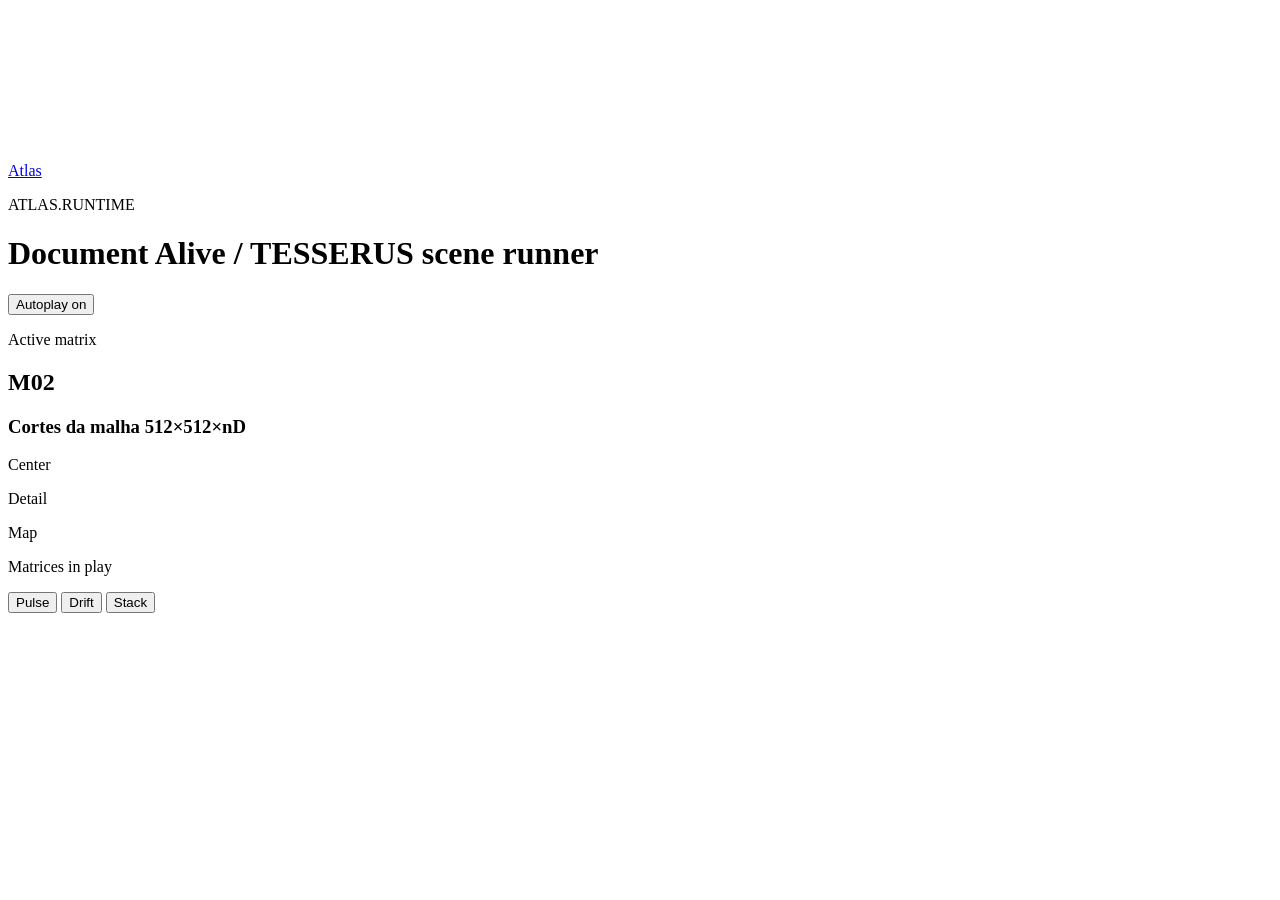
==== atlas-runtime/runtime/document-alive/index.html @ 0fdbb22b "Add public document alive runtime entrypoint" ====
<!doctype html>
<html lang="en">
  <head>
    <meta charset="UTF-8" />
    <meta name="viewport" content="width=device-width, initial-scale=1.0" />
    <title>ATLAS.RUNTIME / Document Alive</title>
    <link rel="stylesheet" href="./styles.css" />
  </head>
  <body>
    <canvas id="stage" aria-label="Document alive runtime canvas"></canvas>

    <header class="topbar">
      <a class="backlink" href="../../">Atlas</a>
      <div class="titlewrap">
        <p class="eyebrow">ATLAS.RUNTIME</p>
        <h1>Document Alive / TESSERUS scene runner</h1>
      </div>
      <div class="autoplay">
        <button id="autoplay" type="button" aria-pressed="true">Autoplay on</button>
      </div>
    </header>

    <aside class="panel panel-left">
      <p class="panel-label">Active matrix</p>
      <h2 id="code">M02</h2>
      <h3 id="title">Cortes da malha 512×512×nD</h3>
      <p id="statement" class="statement"></p>
      <div class="meta">
        <p><span>Center</span><strong id="centerLabel"></strong></p>
        <p><span>Detail</span><strong id="detailLabel"></strong></p>
        <p><span>Map</span><strong id="mapLabel"></strong></p>
      </div>
      <pre id="excerpt" class="excerpt"></pre>
    </aside>

    <aside class="panel panel-right">
      <p class="panel-label">Matrices in play</p>
      <div id="matrixRail" class="matrix-rail"></div>
    </aside>

    <footer class="bottom-strip">
      <div id="planes" class="planes"></div>
      <div class="modes" role="tablist" aria-label="Scene mood">
        <button data-mode="pulse" class="active">Pulse</button>
        <button data-mode="drift">Drift</button>
        <button data-mode="stack">Stack</button>
      </div>
    </footer>

    <script type="module" src="./script.js"></script>
  </body>
</html>
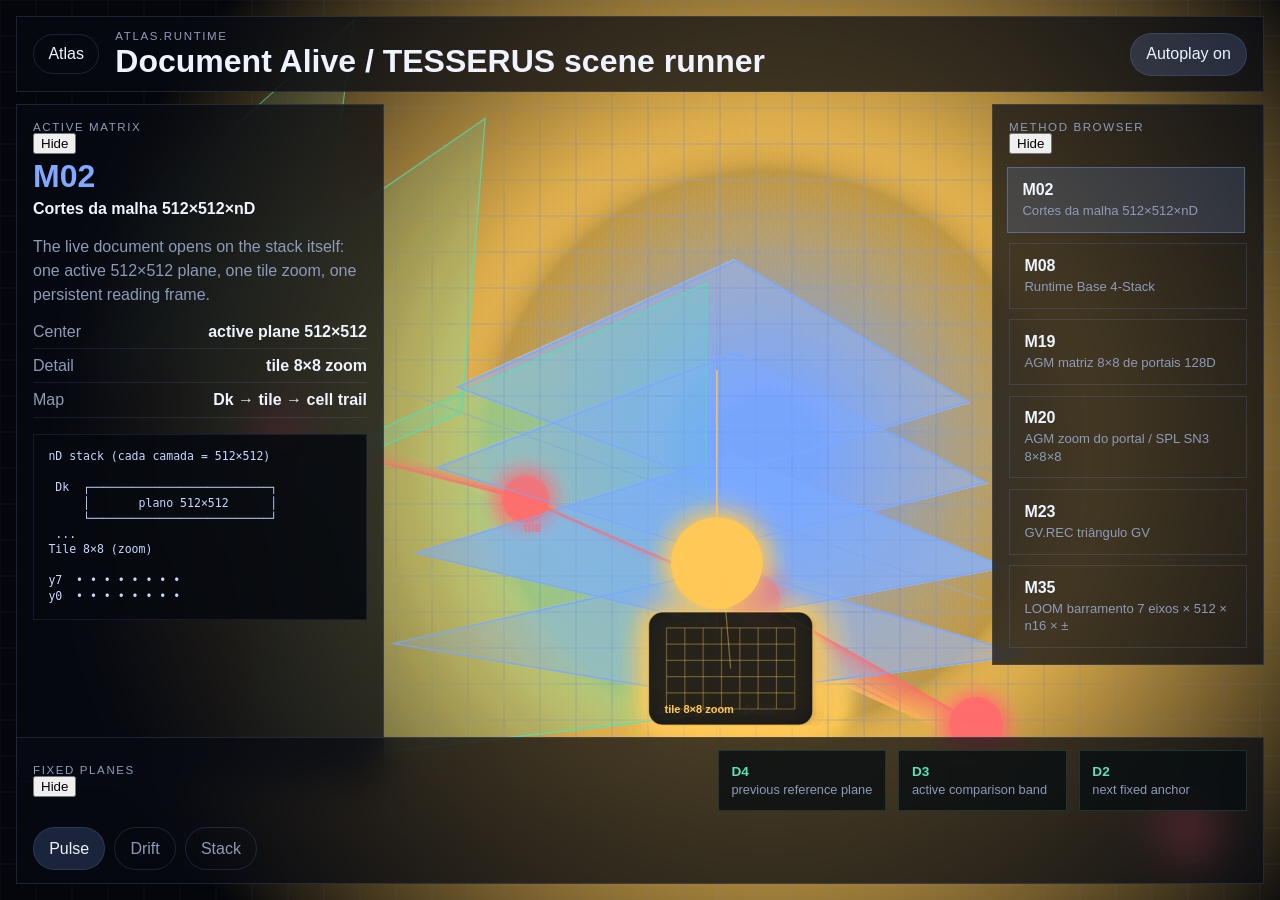
==== commit 649a63d2: "Refine public runtime layout for readability" ====
--- a/atlas-runtime/runtime/document-alive/index.html
+++ b/atlas-runtime/runtime/document-alive/index.html
@@ -20,10 +20,24 @@
       </div>
     </header>
 
-    <aside class="panel panel-left">
-      <p class="panel-label">Active matrix</p>
+    <section class="scene-key">
+      <p class="panel-label">Reading key</p>
+      <div class="key-grid">
+        <div><span class="dot center"></span><strong>Center</strong><small>main state</small></div>
+        <div><span class="dot detail"></span><strong>Detail</strong><small>local proof</small></div>
+        <div><span class="dot plane"></span><strong>Planes</strong><small>fixed anchors</small></div>
+        <div><span class="dot map"></span><strong>Map</strong><small>trajectory</small></div>
+      </div>
+    </section>
+
+    <aside class="panel panel-left" data-panel="left">
+      <div class="panel-head">
+        <p class="panel-label">Active matrix</p>
+        <button class="collapse" type="button" data-collapse-target="left" aria-expanded="true">Hide</button>
+      </div>
       <h2 id="code">M02</h2>
       <h3 id="title">Cortes da malha 512×512×nD</h3>
+      <p id="family" class="family"></p>
       <p id="statement" class="statement"></p>
       <div class="meta">
         <p><span>Center</span><strong id="centerLabel"></strong></p>
@@ -33,12 +47,20 @@
       <pre id="excerpt" class="excerpt"></pre>
     </aside>
 
-    <aside class="panel panel-right">
-      <p class="panel-label">Matrices in play</p>
+    <aside class="panel panel-right" data-panel="right">
+      <div class="panel-head">
+        <p class="panel-label">Method browser</p>
+        <button class="collapse" type="button" data-collapse-target="right" aria-expanded="true">Hide</button>
+      </div>
+      <div id="familyFilters" class="family-filters"></div>
       <div id="matrixRail" class="matrix-rail"></div>
     </aside>
 
-    <footer class="bottom-strip">
+    <footer class="bottom-strip" data-panel="bottom">
+      <div class="panel-head bottom-head">
+        <p class="panel-label">Fixed planes</p>
+        <button class="collapse" type="button" data-collapse-target="bottom" aria-expanded="true">Hide</button>
+      </div>
       <div id="planes" class="planes"></div>
       <div class="modes" role="tablist" aria-label="Scene mood">
         <button data-mode="pulse" class="active">Pulse</button>
--- a/atlas-runtime/runtime/document-alive/styles.css
+++ b/atlas-runtime/runtime/document-alive/styles.css
@@ -0,0 +1,85 @@
+:root {
+  --bg: #04060b;
+  --panel: rgba(7, 11, 19, 0.72);
+  --line: rgba(105, 134, 193, 0.22);
+  --text: #eef3fe;
+  --muted: #8d9bb9;
+}
+* { box-sizing: border-box; }
+html, body {
+  margin: 0; min-height: 100%; overflow: hidden; background: var(--bg); color: var(--text);
+  font-family: "Segoe UI", Helvetica, Arial, sans-serif;
+}
+#stage { position: fixed; inset: 0; width: 100vw; height: 100vh; display: block; }
+.topbar, .panel, .bottom-strip {
+  position: fixed; z-index: 10; backdrop-filter: blur(20px); background: var(--panel); border: 1px solid var(--line);
+}
+.topbar {
+  top: 1rem; left: 1rem; right: 1rem; min-height: 4.5rem; display: grid; grid-template-columns: auto 1fr auto;
+  align-items: center; gap: 1rem; padding: 0.8rem 1rem;
+}
+.backlink {
+  color: var(--text); text-decoration: none; border: 1px solid var(--line); border-radius: 999px; padding: 0.65rem 0.9rem;
+}
+.eyebrow, .panel-label {
+  margin: 0; color: var(--muted); text-transform: uppercase; letter-spacing: 0.14em; font-size: 0.72rem;
+}
+.titlewrap h1 { margin: 0.18rem 0 0; font-size: clamp(1.3rem, 2.8vw, 2rem); line-height: 1.05; }
+.autoplay button, .modes button, .matrix-button {
+  border: 1px solid var(--line); background: transparent; color: var(--muted); font: inherit;
+}
+.autoplay button, .modes button { border-radius: 999px; padding: 0.72rem 0.95rem; cursor: pointer; }
+.autoplay button[aria-pressed="true"], .modes button.active {
+  color: var(--text); background: rgba(123, 166, 255, 0.18);
+}
+.panel { width: min(23rem, calc(100vw - 2rem)); padding: 1rem; }
+.panel-left { left: 1rem; top: 6.5rem; bottom: 7.4rem; overflow: auto; }
+.panel-right {
+  right: 1rem; top: 6.5rem; width: min(17rem, calc(100vw - 2rem)); max-height: calc(100vh - 13.9rem); overflow: auto;
+}
+.panel-left h2, .panel-left h3 { margin: 0; }
+.panel-left h2 { margin-top: 0.25rem; font-size: 2rem; color: #81a9ff; }
+.panel-left h3 { margin-top: 0.25rem; font-size: 1rem; line-height: 1.25; }
+.statement { color: var(--muted); line-height: 1.5; }
+.meta { display: grid; gap: 0.5rem; margin: 1rem 0; }
+.meta p {
+  display: flex; justify-content: space-between; gap: 1rem; margin: 0; padding-bottom: 0.45rem;
+  border-bottom: 1px solid rgba(117, 146, 207, 0.14);
+}
+.meta span { color: var(--muted); }
+.excerpt {
+  margin: 0; padding: 0.9rem; overflow: auto; border: 1px solid rgba(121, 166, 255, 0.12); background: rgba(5, 8, 14, 0.88);
+  color: #c7d7ff; font: 0.72rem/1.35 "Cascadia Code", "SFMono-Regular", Consolas, monospace;
+}
+.matrix-rail { display: grid; gap: 0.65rem; margin-top: 0.8rem; }
+.matrix-button {
+  width: 100%; text-align: left; padding: 0.8rem 0.9rem; cursor: pointer;
+  transition: transform 160ms ease, border-color 160ms ease, background 160ms ease;
+}
+.matrix-button strong, .matrix-button span { display: block; }
+.matrix-button strong { color: var(--text); margin-bottom: 0.2rem; }
+.matrix-button span { color: var(--muted); font-size: 0.82rem; line-height: 1.3; }
+.matrix-button.active {
+  background: rgba(123, 166, 255, 0.16); border-color: rgba(123, 166, 255, 0.38); transform: translateX(-2px);
+}
+.bottom-strip {
+  left: 1rem; right: 1rem; bottom: 1rem; min-height: 5.25rem; display: grid; grid-template-columns: 1fr auto; gap: 1rem;
+  align-items: center; padding: 0.8rem 1rem;
+}
+.planes { display: grid; grid-template-columns: repeat(3, minmax(0, 1fr)); gap: 0.75rem; }
+.plane-chip { padding: 0.8rem; border: 1px solid rgba(95, 222, 185, 0.18); background: rgba(6, 12, 16, 0.78); }
+.plane-chip strong, .plane-chip span { display: block; }
+.plane-chip strong { color: #5ae1ba; margin-bottom: 0.2rem; font-size: 0.85rem; }
+.plane-chip span { color: var(--muted); font-size: 0.8rem; }
+.modes { display: flex; gap: 0.55rem; }
+@media (max-width: 1100px) { .panel-right { width: 14.5rem; } }
+@media (max-width: 920px) {
+  html, body { overflow: auto; }
+  #stage { position: absolute; min-height: 100vh; }
+  .topbar, .panel, .bottom-strip { position: relative; inset: auto; margin: 0.8rem; }
+  .topbar, .bottom-strip { grid-template-columns: 1fr; }
+  .panel, .panel-right { width: auto; max-height: none; }
+  .bottom-strip { margin-bottom: 1rem; }
+  .planes { grid-template-columns: 1fr; }
+  .modes { flex-wrap: wrap; }
+}
